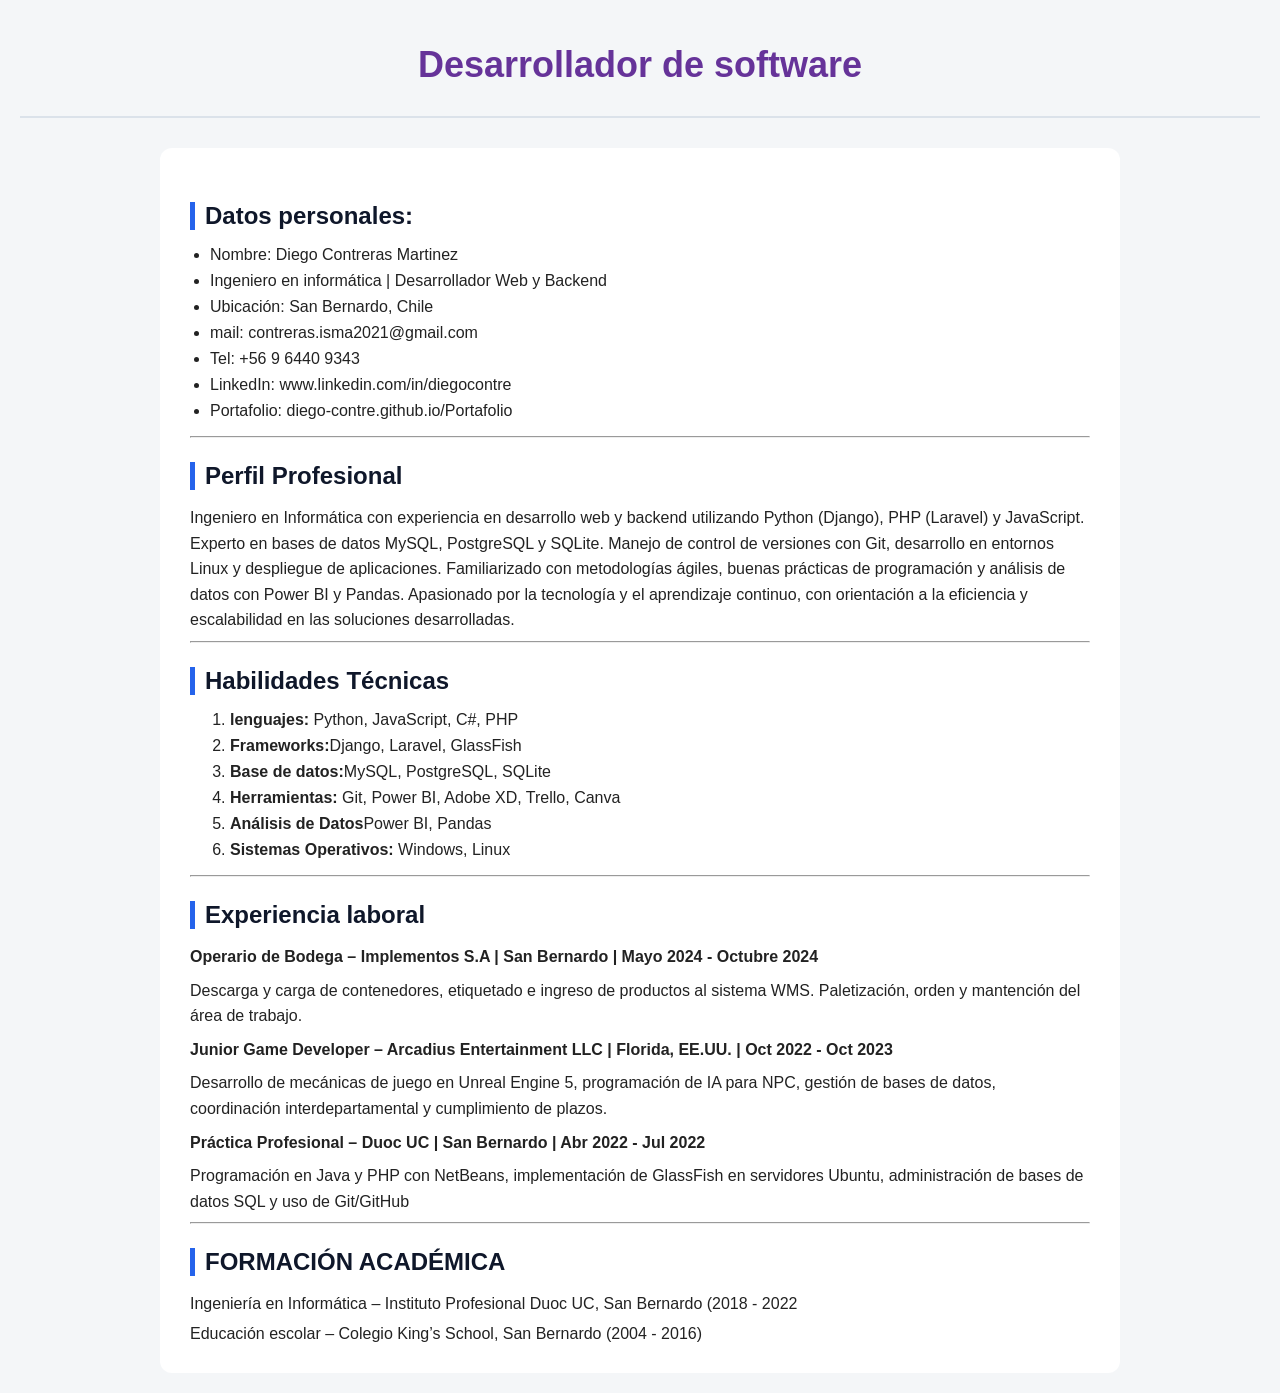
==== index.html @ 03841dae "Cambie nombre del archivo" ====
<!DOCTYPE html>
<html lang="es">
<head>
    <meta charset="UTF-8">
    <meta name="viewport" content="width=device-width, initial-scale=1.0">
    <link rel="stylesheet" href="style.css">
    <title>CV - Diego Contreras</title>
</head>
<body>

    <header>
        <h1> Desarrollador de software</h1>
    </header>
    


    <div class="cv-container">


    <!-- Aquí colo mis datos personales -->
    <section class="datos-personales">
        <h3>Datos personales: </h3>
        <ul>
            <li>Nombre: Diego Contreras Martinez</li>
            <li>Ingeniero en informática | Desarrollador Web y Backend</li>
            <li>Ubicación: San Bernardo, Chile</li>
            <li>mail: contreras.isma2021@gmail.com </li>
            <li>Tel: +56 9 6440 9343</li>
            <li>LinkedIn: www.linkedin.com/in/diegocontre</li>
            <li>Portafolio: diego-contre.github.io/Portafolio</li>
        </ul>
        <hr>
    </section>
    <!-- Aquí colo mi Perfil profesional -->
    <section>
        <h3>Perfil Profesional</h3>
        <p>Ingeniero en Informática con experiencia en desarrollo web y backend utilizando Python (Django),
        PHP (Laravel) y JavaScript. Experto en bases de datos MySQL, PostgreSQL y SQLite. Manejo de
        control de versiones con Git, desarrollo en entornos Linux y despliegue de aplicaciones.
        Familiarizado con metodologías ágiles, buenas prácticas de programación y análisis de datos con
        Power BI y Pandas. Apasionado por la tecnología y el aprendizaje continuo, con orientación a la
        eficiencia y escalabilidad en las soluciones desarrolladas.</p>
    </section>
    <hr>

    <!-- Aquí mis habilidades tecnicas -->
    <section>

        <h3>Habilidades Técnicas</h3>
        <ol>
            <li><strong>lenguajes:</strong> Python, JavaScript, C#, PHP</li>
            <li><strong>Frameworks:</strong>Django, Laravel, GlassFish</li>
            <li><strong>Base de datos:</strong>MySQL, PostgreSQL, SQLite</li>
            <li><strong>Herramientas: </strong> Git, Power BI, Adobe XD, Trello, Canva</li>
            <li><strong>Análisis de Datos</strong>Power BI, Pandas</li>
            <li><strong>Sistemas Operativos: </strong>Windows, Linux</li>
            
        </ol>

    </section>
    <hr>

    <!-- Aquí mis experiencia Laboral -->

    <section>
        <h3>Experiencia laboral</h3>

        <p><Strong>Operario de Bodega – Implementos S.A | San Bernardo | Mayo 2024 - Octubre 2024</Strong></p>

        <p>Descarga y carga de contenedores, etiquetado e ingreso de productos al sistema WMS.
        Paletización, orden y mantención del área de trabajo.</p>

        <p><Strong>Junior Game Developer – Arcadius Entertainment LLC | Florida, EE.UU. | Oct 2022 - Oct 2023</Strong></p>

        <p>Desarrollo de mecánicas de juego en Unreal Engine 5, programación de IA para NPC, gestión de
        bases de datos, coordinación interdepartamental y cumplimiento de   plazos.</p>

        <p><Strong>Práctica Profesional – Duoc UC | San Bernardo | Abr 2022 - Jul 2022</Strong></p>

        <p>Programación en Java y PHP con NetBeans, implementación de GlassFish en servidores Ubuntu,
        administración de bases de datos SQL y uso de Git/GitHub</p>

    </section>
    <hr>

    <!-- Aquí mis formacion academica -->
     <section>
        <h3>FORMACIÓN ACADÉMICA</h3>
        <p>Ingeniería en Informática – Instituto Profesional Duoc UC, San Bernardo (2018 - 2022</p>
        Educación escolar – Colegio King’s School, San Bernardo (2004 - 2016)
     </section>
    









    </div>
</body>
</html>
---- style.css ----
body {
  font-family: Arial, sans-serif;
  background-color: #f4f6f8;
  color: #222;
  margin: 0;
  padding: 20px;
}

.cv-container {
  max-width: 900px;
  margin: 0 auto;
  background-color: white;
  padding: 30px;
  border-radius: 12px;
}

header {
  text-align: center;
  border-bottom: 2px solid #dbe2ea;
  padding-bottom: 20px;
  margin-bottom: 30px;
}

header h1{
    color: rebeccapurple;
    font-size: 36px;
    margin-bottom: 10px;
}

h3 {
  color: #0f172a;
  font-size: 24px;
  border-left: 5px solid #2563eb;
  padding-left: 10px;
  margin-bottom: 15px;
}

p {
  line-height: 1.6;
  margin: 8px 0;
}

ul {
  padding-left: 20px;
}

li {
  margin-bottom: 8px;
}


/*
footer {
  text-align: center;
  margin-top: 30px;
  padding-top: 15px;
  border-top: 1px solid #dbe2ea;
  color: #666;
  font-size: 14px;
}
*/
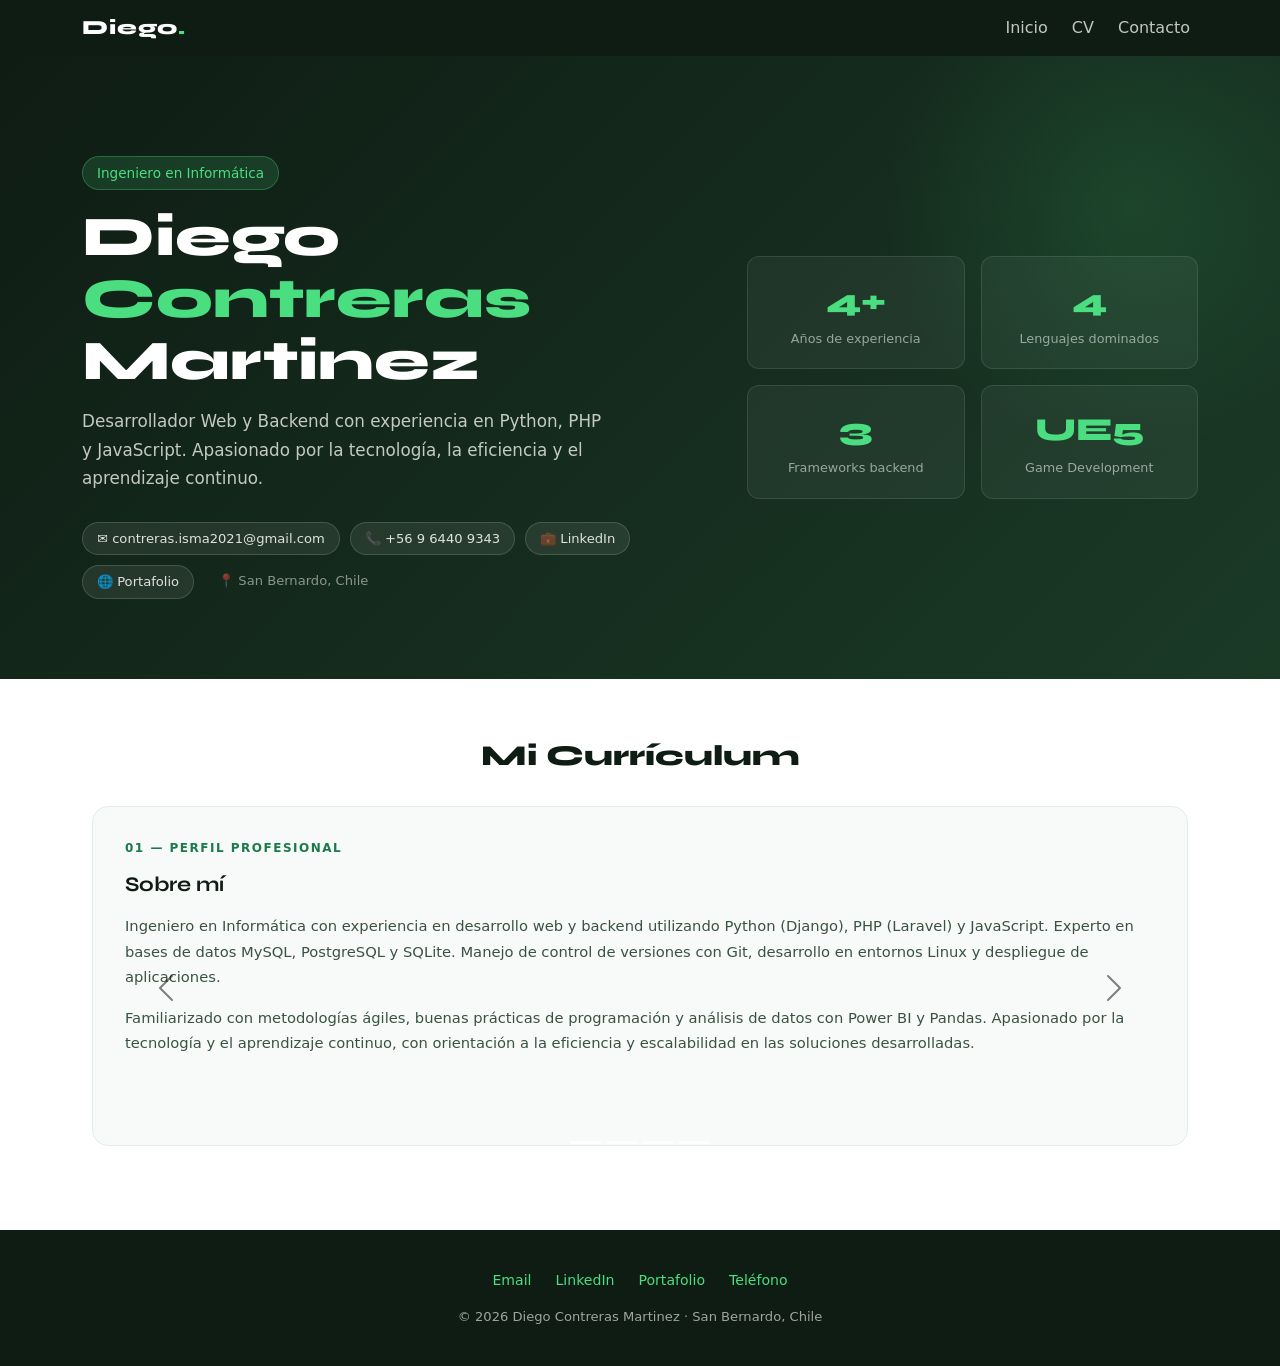
==== commit 1b71376d: "Update cv, modificacion a style e index" ====
--- a/index.html
+++ b/index.html
@@ -1,104 +1,220 @@
 <!DOCTYPE html>
 <html lang="es">
 <head>
-    <meta charset="UTF-8">
-    <meta name="viewport" content="width=device-width, initial-scale=1.0">
-    <link rel="stylesheet" href="style.css">
-    <title>CV - Diego Contreras</title>
+  <meta charset="UTF-8" />
+  <meta name="viewport" content="width=device-width, initial-scale=1.0" />
+  <title>CV - Diego Contreras</title>
+  <link rel="stylesheet" href="style.css">
+  <link href="https://cdn.jsdelivr.net/npm/bootstrap@5.3.8/dist/css/bootstrap.min.css" rel="stylesheet" />
+  <link href="https://fonts.googleapis.com/css2?family=Syne:wght@400;700;800&family=DM+Sans:wght@300;400;500&display=swap" rel="stylesheet" />
+  
 </head>
 <body>
 
-    <header>
-        <h1> Desarrollador de software</h1>
-    </header>
-    
-
-
-    <div class="cv-container">
-
-
-    <!-- Aquí colo mis datos personales -->
-    <section class="datos-personales">
-        <h3>Datos personales: </h3>
-        <ul>
-            <li>Nombre: Diego Contreras Martinez</li>
-            <li>Ingeniero en informática | Desarrollador Web y Backend</li>
-            <li>Ubicación: San Bernardo, Chile</li>
-            <li>mail: contreras.isma2021@gmail.com </li>
-            <li>Tel: +56 9 6440 9343</li>
-            <li>LinkedIn: www.linkedin.com/in/diegocontre</li>
-            <li>Portafolio: diego-contre.github.io/Portafolio</li>
+<!-- ══════════════════════════════
+     HEADER / NAVBAR
+════════════════════════════════ -->
+<header>
+  <nav class="navbar navbar-expand-lg">
+    <div class="container">
+      <a class="navbar-brand" href="#">Diego<span>.</span></a>
+      <button class="navbar-toggler" type="button" data-bs-toggle="collapse" data-bs-target="#navMenu">
+        <span class="navbar-toggler-icon" style="filter:invert(1)"></span>
+      </button>
+      <div class="collapse navbar-collapse" id="navMenu">
+        <ul class="navbar-nav ms-auto gap-2">
+          <li class="nav-item"><a class="nav-link" href="#hero">Inicio</a></li>
+          <li class="nav-item"><a class="nav-link" href="#cv-carousel">CV</a></li>
+          <li class="nav-item"><a class="nav-link" href="mailto:contreras.isma2021@gmail.com">Contacto</a></li>
         </ul>
-        <hr>
-    </section>
-    <!-- Aquí colo mi Perfil profesional -->
-    <section>
-        <h3>Perfil Profesional</h3>
-        <p>Ingeniero en Informática con experiencia en desarrollo web y backend utilizando Python (Django),
-        PHP (Laravel) y JavaScript. Experto en bases de datos MySQL, PostgreSQL y SQLite. Manejo de
-        control de versiones con Git, desarrollo en entornos Linux y despliegue de aplicaciones.
-        Familiarizado con metodologías ágiles, buenas prácticas de programación y análisis de datos con
-        Power BI y Pandas. Apasionado por la tecnología y el aprendizaje continuo, con orientación a la
-        eficiencia y escalabilidad en las soluciones desarrolladas.</p>
-    </section>
-    <hr>
-
-    <!-- Aquí mis habilidades tecnicas -->
-    <section>
-
-        <h3>Habilidades Técnicas</h3>
-        <ol>
-            <li><strong>lenguajes:</strong> Python, JavaScript, C#, PHP</li>
-            <li><strong>Frameworks:</strong>Django, Laravel, GlassFish</li>
-            <li><strong>Base de datos:</strong>MySQL, PostgreSQL, SQLite</li>
-            <li><strong>Herramientas: </strong> Git, Power BI, Adobe XD, Trello, Canva</li>
-            <li><strong>Análisis de Datos</strong>Power BI, Pandas</li>
-            <li><strong>Sistemas Operativos: </strong>Windows, Linux</li>
-            
-        </ol>
-
-    </section>
-    <hr>
-
-    <!-- Aquí mis experiencia Laboral -->
-
-    <section>
-        <h3>Experiencia laboral</h3>
-
-        <p><Strong>Operario de Bodega – Implementos S.A | San Bernardo | Mayo 2024 - Octubre 2024</Strong></p>
-
-        <p>Descarga y carga de contenedores, etiquetado e ingreso de productos al sistema WMS.
-        Paletización, orden y mantención del área de trabajo.</p>
-
-        <p><Strong>Junior Game Developer – Arcadius Entertainment LLC | Florida, EE.UU. | Oct 2022 - Oct 2023</Strong></p>
-
-        <p>Desarrollo de mecánicas de juego en Unreal Engine 5, programación de IA para NPC, gestión de
-        bases de datos, coordinación interdepartamental y cumplimiento de   plazos.</p>
-
-        <p><Strong>Práctica Profesional – Duoc UC | San Bernardo | Abr 2022 - Jul 2022</Strong></p>
-
-        <p>Programación en Java y PHP con NetBeans, implementación de GlassFish en servidores Ubuntu,
-        administración de bases de datos SQL y uso de Git/GitHub</p>
-
-    </section>
-    <hr>
-
-    <!-- Aquí mis formacion academica -->
-     <section>
-        <h3>FORMACIÓN ACADÉMICA</h3>
-        <p>Ingeniería en Informática – Instituto Profesional Duoc UC, San Bernardo (2018 - 2022</p>
-        Educación escolar – Colegio King’s School, San Bernardo (2004 - 2016)
-     </section>
-    
-
-
-
-
-
-
-
-
-
-    </div>
+      </div>
+    </div>
+  </nav>
+</header>
+
+<!-- ══════════════════════════════
+     MAIN
+════════════════════════════════ -->
+<main>
+
+  <!-- Hero -->
+  <section id="hero">
+    <div class="container">
+      <div class="row align-items-center gy-5">
+        <div class="col-lg-7">
+          <div class="badge-role">Ingeniero en Informática</div>
+          <h1>Diego <span>Contreras</span> Martinez</h1>
+          <p class="lead">
+            Desarrollador Web y Backend con experiencia en Python, PHP y JavaScript.
+            Apasionado por la tecnología, la eficiencia y el aprendizaje continuo.
+          </p>
+          <div class="contact-pills">
+            <a href="mailto:contreras.isma2021@gmail.com">✉ contreras.isma2021@gmail.com</a>
+            <a href="tel:+56964409343">📞 +56 9 6440 9343</a>
+            <a href="https://www.linkedin.com/in/diegocontre" target="_blank">💼 LinkedIn</a>
+            <a href="https://diego-contre.github.io/Portafolio" target="_blank">🌐 Portafolio</a>
+            <span style="color:rgba(255,255,255,0.5); font-size:0.82rem; padding: 6px 14px;">📍 San Bernardo, Chile</span>
+          </div>
+        </div>
+        <div class="col-lg-5">
+          <div class="row g-3">
+            <div class="col-6">
+              <div class="hero-stat">
+                <div class="num">4+</div>
+                <div class="label">Años de experiencia</div>
+              </div>
+            </div>
+            <div class="col-6">
+              <div class="hero-stat">
+                <div class="num">4</div>
+                <div class="label">Lenguajes dominados</div>
+              </div>
+            </div>
+            <div class="col-6">
+              <div class="hero-stat">
+                <div class="num">3</div>
+                <div class="label">Frameworks backend</div>
+              </div>
+            </div>
+            <div class="col-6">
+              <div class="hero-stat">
+                <div class="num">UE5</div>
+                <div class="label">Game Development</div>
+              </div>
+            </div>
+          </div>
+        </div>
+      </div>
+    </div>
+  </section>
+
+  <!-- Carousel -->
+  <section id="cv-carousel">
+    <div class="container">
+      <h2 class="section-title">Mi Currículum</h2>
+
+      <div id="carouselCV" class="carousel slide" data-bs-ride="false">
+        <div class="carousel-indicators">
+          <button type="button" data-bs-target="#carouselCV" data-bs-slide-to="0" class="active"></button>
+          <button type="button" data-bs-target="#carouselCV" data-bs-slide-to="1"></button>
+          <button type="button" data-bs-target="#carouselCV" data-bs-slide-to="2"></button>
+          <button type="button" data-bs-target="#carouselCV" data-bs-slide-to="3"></button>
+        </div>
+
+        <div class="carousel-inner pb-4">
+
+          <!-- Slide 1: Perfil -->
+          <div class="carousel-item active">
+            <div class="cv-card">
+              <div class="card-label">01 — Perfil Profesional</div>
+              <h4>Sobre mí</h4>
+              <p>
+                Ingeniero en Informática con experiencia en desarrollo web y backend utilizando
+                Python (Django), PHP (Laravel) y JavaScript. Experto en bases de datos MySQL,
+                PostgreSQL y SQLite. Manejo de control de versiones con Git, desarrollo en
+                entornos Linux y despliegue de aplicaciones.
+              </p>
+              <p>
+                Familiarizado con metodologías ágiles, buenas prácticas de programación y análisis
+                de datos con Power BI y Pandas. Apasionado por la tecnología y el aprendizaje
+                continuo, con orientación a la eficiencia y escalabilidad en las soluciones desarrolladas.
+              </p>
+            </div>
+          </div>
+
+          <!-- Slide 2: Habilidades -->
+          <div class="carousel-item">
+            <div class="cv-card">
+              <div class="card-label">02 — Habilidades Técnicas</div>
+              <h4>Stack tecnológico</h4>
+              <ul>
+                <li><strong>Lenguajes:</strong> Python, JavaScript, C#, PHP</li>
+                <li><strong>Frameworks:</strong> Django, Laravel, GlassFish</li>
+                <li><strong>Bases de datos:</strong> MySQL, PostgreSQL, SQLite</li>
+                <li><strong>Herramientas:</strong> Git, Power BI, Adobe XD, Trello, Canva</li>
+                <li><strong>Análisis de Datos:</strong> Power BI, Pandas</li>
+                <li><strong>Sistemas Operativos:</strong> Windows, Linux</li>
+                <li><strong>Game Dev:</strong> Unreal Engine 5, Blueprint, C++</li>
+              </ul>
+            </div>
+          </div>
+
+          <!-- Slide 3: Experiencia -->
+          <div class="carousel-item">
+            <div class="cv-card">
+              <div class="card-label">03 — Experiencia Laboral</div>
+              <h4>Trayectoria</h4>
+
+              <div class="mb-3">
+                <div class="job-title">Junior Game Developer — Arcadius Entertainment LLC</div>
+                <div class="job-meta">Florida, EE.UU. | Oct 2022 – Oct 2023</div>
+                <p class="mb-0">Desarrollo de mecánicas en Unreal Engine 5, programación de IA para NPC, gestión de bases de datos y coordinación interdepartamental.</p>
+              </div>
+
+              <div class="mb-3">
+                <div class="job-title">Práctica Profesional — Duoc UC</div>
+                <div class="job-meta">San Bernardo | Abr 2022 – Jul 2022</div>
+                <p class="mb-0">Programación en Java y PHP con NetBeans, implementación de GlassFish en Ubuntu, administración SQL y uso de Git/GitHub.</p>
+              </div>
+
+              <div>
+                <div class="job-title">Operario de Bodega — Implementos S.A</div>
+                <div class="job-meta">San Bernardo | Mayo 2024 – Oct 2024</div>
+                <p class="mb-0">Descarga de contenedores, ingreso de productos al sistema WMS, paletización y mantención del área.</p>
+              </div>
+            </div>
+          </div>
+
+          <!-- Slide 4: Formación -->
+          <div class="carousel-item">
+            <div class="cv-card">
+              <div class="card-label">04 — Formación Académica</div>
+              <h4>Educación</h4>
+              <ul>
+                <li>
+                  <strong>Ingeniería en Informática</strong><br>
+                  Instituto Profesional Duoc UC, San Bernardo<br>
+                  <span style="color:var(--verde); font-size:0.82rem;">2018 – 2022</span>
+                </li>
+                <li>
+                  <strong>Educación Escolar</strong><br>
+                  Colegio King's School, San Bernardo<br>
+                  <span style="color:var(--verde); font-size:0.82rem;">2004 – 2016</span>
+                </li>
+              </ul>
+            </div>
+          </div>
+
+        </div><!-- /carousel-inner -->
+
+        <button class="carousel-control-prev" type="button" data-bs-target="#carouselCV" data-bs-slide="prev">
+          <span class="carousel-control-prev-icon"></span>
+        </button>
+        <button class="carousel-control-next" type="button" data-bs-target="#carouselCV" data-bs-slide="next">
+          <span class="carousel-control-next-icon"></span>
+        </button>
+      </div><!-- /carousel -->
+
+    </div>
+  </section>
+
+</main>
+
+<!-- ══════════════════════════════
+     FOOTER
+════════════════════════════════ -->
+<footer>
+  <div class="container">
+    <div class="footer-links">
+      <a href="mailto:contreras.isma2021@gmail.com">Email</a>
+      <a href="https://www.linkedin.com/in/diegocontre" target="_blank">LinkedIn</a>
+      <a href="https://diego-contre.github.io/Portafolio" target="_blank">Portafolio</a>
+      <a href="tel:+56964409343">Teléfono</a>
+    </div>
+    <p>© 2026 Diego Contreras Martinez · San Bernardo, Chile</p>
+  </div>
+</footer>
+
+<script src="https://cdn.jsdelivr.net/npm/bootstrap@5.3.8/dist/js/bootstrap.bundle.min.js"></script>
 </body>
-</html>
+</html>
--- a/style.css
+++ b/style.css
@@ -1,61 +1,268 @@
-body {
-  font-family: Arial, sans-serif;
-  background-color: #f4f6f8;
-  color: #222;
-  margin: 0;
-  padding: 20px;
-}
-
-.cv-container {
-  max-width: 900px;
-  margin: 0 auto;
-  background-color: white;
-  padding: 30px;
-  border-radius: 12px;
-}
-
-header {
-  text-align: center;
-  border-bottom: 2px solid #dbe2ea;
-  padding-bottom: 20px;
-  margin-bottom: 30px;
-}
-
-header h1{
-    color: rebeccapurple;
-    font-size: 36px;
-    margin-bottom: 10px;
-}
-
-h3 {
-  color: #0f172a;
-  font-size: 24px;
-  border-left: 5px solid #2563eb;
-  padding-left: 10px;
-  margin-bottom: 15px;
-}
-
-p {
-  line-height: 1.6;
-  margin: 8px 0;
-}
-
-ul {
-  padding-left: 20px;
-}
-
-li {
-  margin-bottom: 8px;
-}
-
-
-/*
-footer {
-  text-align: center;
-  margin-top: 30px;
-  padding-top: 15px;
-  border-top: 1px solid #dbe2ea;
-  color: #666;
-  font-size: 14px;
-}
-*/+:root {
+      --verde: #1a7a4a;
+      --verde-claro: #d4edda;
+      --oscuro: #0f1c14;
+      --texto: #1e2d24;
+    }
+
+    body {
+      font-family: 'DM Sans', sans-serif;
+      color: var(--texto);
+      background: #f8faf9;
+    }
+
+    h1, h2, h3, h4, h5, .navbar-brand {
+      font-family: 'Syne', sans-serif;
+    }
+
+    /* ── Navbar ── */
+    .navbar {
+      background: var(--oscuro) !important;
+      padding: 1rem 0;
+    }
+
+    .navbar-brand {
+      color: #fff !important;
+      font-size: 1.3rem;
+      font-weight: 800;
+      letter-spacing: 1px;
+    }
+
+    .navbar-brand span {
+      color: #4ade80;
+    }
+
+    .nav-link {
+      color: rgba(255,255,255,0.75) !important;
+      font-size: 0.9rem;
+      transition: color 0.2s;
+    }
+
+    .nav-link:hover {
+      color: #4ade80 !important;
+    }
+
+    /* ── Hero ── */
+    #hero {
+      background: linear-gradient(135deg, var(--oscuro) 0%, #1a3a26 100%);
+      color: #fff;
+      padding: 100px 0 80px;
+      position: relative;
+      overflow: hidden;
+    }
+
+    #hero::before {
+      content: '';
+      position: absolute;
+      width: 500px;
+      height: 500px;
+      background: radial-gradient(circle, rgba(74,222,128,0.12) 0%, transparent 70%);
+      top: -100px;
+      right: -100px;
+      border-radius: 50%;
+    }
+
+    #hero .badge-role {
+      background: rgba(74,222,128,0.15);
+      color: #4ade80;
+      border: 1px solid rgba(74,222,128,0.3);
+      padding: 6px 14px;
+      border-radius: 20px;
+      font-size: 0.85rem;
+      font-weight: 500;
+      display: inline-block;
+      margin-bottom: 1rem;
+    }
+
+    #hero h1 {
+      font-size: clamp(2.2rem, 5vw, 3.5rem);
+      font-weight: 800;
+      line-height: 1.1;
+      margin-bottom: 1rem;
+    }
+
+    #hero h1 span {
+      color: #4ade80;
+    }
+
+    #hero p.lead {
+      color: rgba(255,255,255,0.75);
+      max-width: 520px;
+      font-size: 1.05rem;
+      line-height: 1.7;
+    }
+
+    #hero .contact-pills {
+      display: flex;
+      flex-wrap: wrap;
+      gap: 10px;
+      margin-top: 1.8rem;
+    }
+
+    #hero .contact-pills a {
+      background: rgba(255,255,255,0.08);
+      color: rgba(255,255,255,0.85);
+      border: 1px solid rgba(255,255,255,0.15);
+      padding: 6px 14px;
+      border-radius: 20px;
+      font-size: 0.82rem;
+      text-decoration: none;
+      transition: all 0.2s;
+    }
+
+    #hero .contact-pills a:hover {
+      background: rgba(74,222,128,0.15);
+      border-color: #4ade80;
+      color: #4ade80;
+    }
+
+    .hero-stat {
+      text-align: center;
+      padding: 20px;
+      background: rgba(255,255,255,0.05);
+      border: 1px solid rgba(255,255,255,0.1);
+      border-radius: 12px;
+    }
+
+    .hero-stat .num {
+      font-family: 'Syne', sans-serif;
+      font-size: 2rem;
+      font-weight: 800;
+      color: #4ade80;
+    }
+
+    .hero-stat .label {
+      font-size: 0.8rem;
+      color: rgba(255,255,255,0.55);
+      margin-top: 4px;
+    }
+
+    /* ── Carousel (secciones del CV) ── */
+    #cv-carousel {
+      padding: 60px 0;
+      background: #fff;
+    }
+
+    #cv-carousel h2.section-title {
+      font-size: 1.8rem;
+      font-weight: 800;
+      margin-bottom: 2rem;
+      color: var(--oscuro);
+      text-align: center;
+    }
+
+    .carousel-item {
+      padding: 0 10px;
+    }
+
+    .cv-card {
+      background: #f8faf9;
+      border: 1px solid #e2ede7;
+      border-radius: 16px;
+      padding: 2rem;
+      min-height: 340px;
+    }
+
+    .cv-card .card-label {
+      font-size: 0.75rem;
+      font-weight: 700;
+      text-transform: uppercase;
+      letter-spacing: 1.5px;
+      color: var(--verde);
+      margin-bottom: 1rem;
+    }
+
+    .cv-card h4 {
+      font-size: 1.3rem;
+      font-weight: 700;
+      margin-bottom: 1rem;
+      color: var(--oscuro);
+    }
+
+    .cv-card ul {
+      list-style: none;
+      padding: 0;
+    }
+
+    .cv-card ul li {
+      padding: 6px 0;
+      border-bottom: 1px solid #e8f0eb;
+      font-size: 0.92rem;
+      color: #3a5242;
+    }
+
+    .cv-card ul li:last-child {
+      border-bottom: none;
+    }
+
+    .cv-card ul li strong {
+      color: var(--oscuro);
+    }
+
+    .cv-card p {
+      font-size: 0.92rem;
+      color: #3a5242;
+      line-height: 1.7;
+    }
+
+    .cv-card .job-title {
+      font-weight: 700;
+      color: var(--oscuro);
+      font-size: 0.95rem;
+    }
+
+    .cv-card .job-meta {
+      font-size: 0.8rem;
+      color: var(--verde);
+      margin-bottom: 0.5rem;
+    }
+
+    .carousel-control-prev-icon,
+    .carousel-control-next-icon {
+      filter: invert(1);
+    }
+
+    .carousel-control-prev,
+    .carousel-control-next {
+      width: 5%;
+      color: var(--oscuro);
+    }
+
+    .carousel-indicators [data-bs-target] {
+      background-color: var(--verde);
+    }
+
+    /* ── Footer ── */
+    footer {
+      background: var(--oscuro);
+      color: rgba(255,255,255,0.6);
+      padding: 40px 0;
+      text-align: center;
+    }
+
+    footer a {
+      color: #4ade80;
+      text-decoration: none;
+    }
+
+    footer .footer-links {
+      display: flex;
+      justify-content: center;
+      gap: 24px;
+      margin-bottom: 1rem;
+      flex-wrap: wrap;
+    }
+
+    footer .footer-links a {
+      font-size: 0.88rem;
+      transition: opacity 0.2s;
+    }
+
+    footer .footer-links a:hover {
+      opacity: 0.75;
+    }
+
+    footer p {
+      font-size: 0.82rem;
+      margin: 0;
+    }
